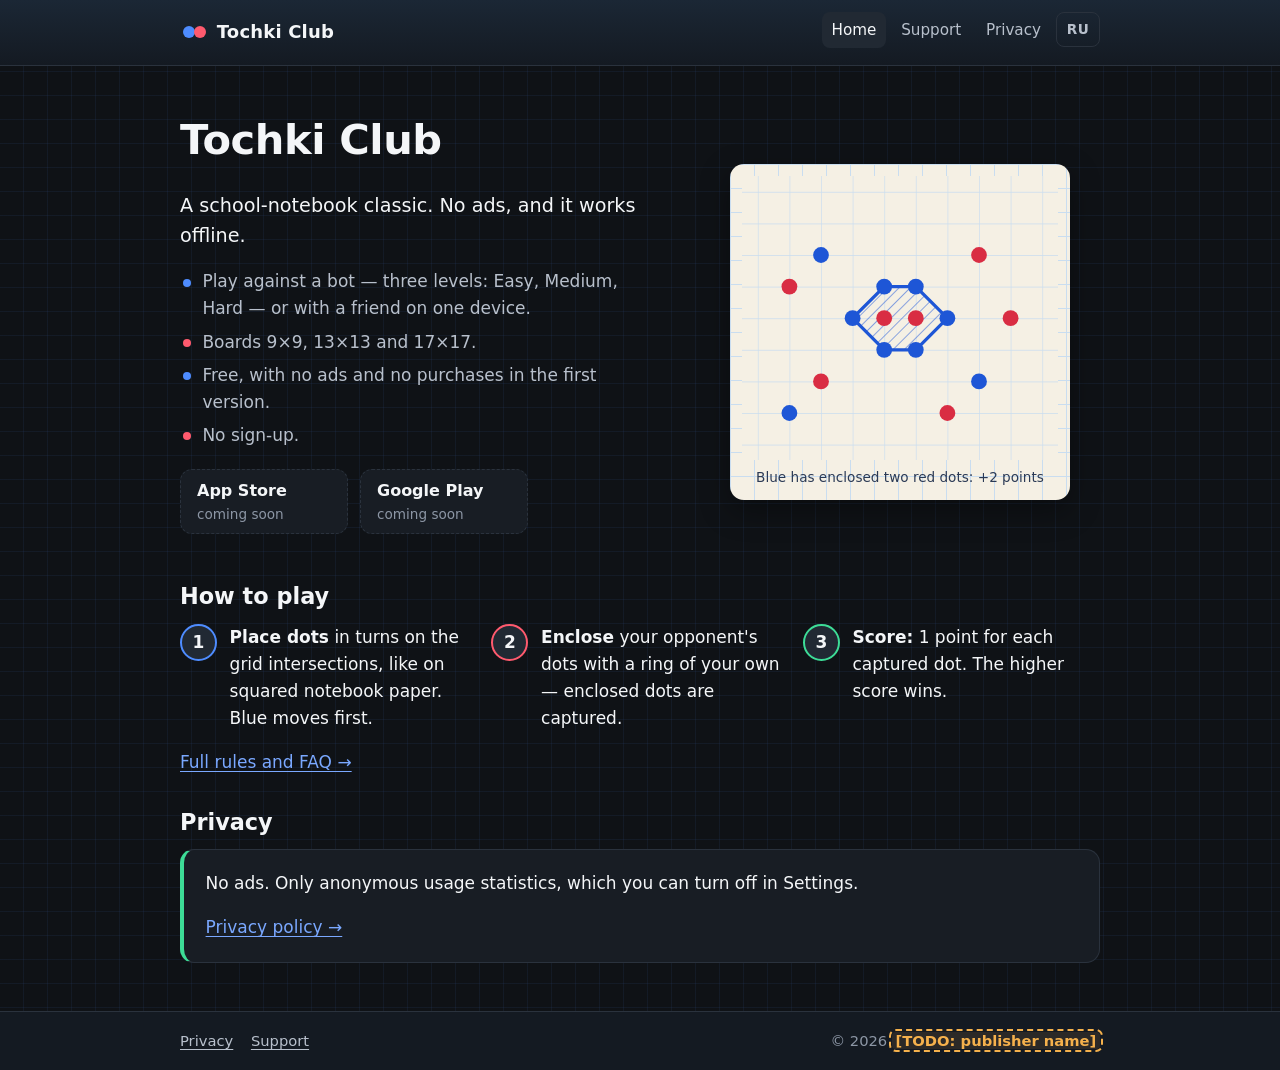
==== en/index.html @ cad2c862 "Tochki Club static site" ====
<!doctype html>
<!--
  Placeholders in this file (search for "TODO"):
  - 2026 — year in the footer copyright
  - [TODO: publisher name] — publisher name in the footer
  Store badges are non-clickable placeholders ("coming soon") until the apps are published.
-->
<html lang="en">
<head>
  <meta charset="utf-8">
  <meta name="viewport" content="width=device-width, initial-scale=1">
  <title>Tochki Club — the dots game from the school notebook</title>
  <meta name="description" content="Tochki Club is the classic dots game from the squared school notebook. Play a bot or a friend on one device. No ads, no sign-up, works offline.">
  <meta name="theme-color" content="#0F1216">
  <link rel="canonical" href="https://tochki.app/en/">
  <link rel="alternate" hreflang="ru" href="https://tochki.app/">
  <link rel="alternate" hreflang="en" href="https://tochki.app/en/">
  <link rel="alternate" hreflang="x-default" href="https://tochki.app/">
  <meta property="og:type" content="website">
  <meta property="og:title" content="Tochki Club — the dots game from the school notebook">
  <meta property="og:description" content="A school-notebook classic. No ads, and it works offline.">
  <meta property="og:url" content="https://tochki.app/en/">
  <meta property="og:image" content="https://tochki.app/assets/icon.png">
  <meta property="og:locale" content="en_US">
  <link rel="icon" href="/favicon.svg" type="image/svg+xml">
  <link rel="apple-touch-icon" href="/assets/icon.png">
  <link rel="stylesheet" href="/assets/style.css">
</head>
<body>
  <a class="skip-link" href="#main">Skip to content</a>
  <header class="site-header">
    <div class="wrap">
      <a class="brand" href="/en/" aria-label="Tochki Club — home">
        <svg viewBox="0 0 28 28" aria-hidden="true"><circle cx="9" cy="14" r="6" fill="#4E8CFF"/><circle cx="20" cy="14" r="6" fill="#FF5A6E"/></svg>
        <span>Tochki Club</span>
      </a>
      <nav aria-label="Main menu">
        <ul class="nav">
          <li><a href="/en/" aria-current="page">Home</a></li>
          <li><a href="/en/support">Support</a></li>
          <li><a href="/en/privacy">Privacy</a></li>
          <li class="lang"><a href="/" hreflang="ru" lang="ru" aria-label="Русская версия">RU</a></li>
        </ul>
      </nav>
    </div>
  </header>

  <main id="main">
    <div class="wrap">
      <section class="hero" aria-labelledby="title">
        <div>
          <h1 id="title">Tochki Club</h1>
          <p class="pitch">A school-notebook classic. No ads, and it works offline.</p>
          <ul class="facts">
            <li>Play against a bot — three levels: Easy, Medium, Hard — or with a friend on one device.</li>
            <li>Boards 9×9, 13×13 and 17×17.</li>
            <li>Free, with no ads and no purchases in the first version.</li>
            <li>No sign-up.</li>
          </ul>
          <div class="badges">
            <span class="badge" role="img" aria-disabled="true" aria-label="App Store — coming soon">
              <span class="store">App Store</span><span class="soon">coming soon</span>
            </span>
            <span class="badge" role="img" aria-disabled="true" aria-label="Google Play — coming soon">
              <span class="store">Google Play</span><span class="soon">coming soon</span>
            </span>
          </div>
        </div>
        <figure class="paper">
          <svg viewBox="0 0 240 216" role="img" aria-labelledby="board-title">
            <title id="board-title">Squared paper with blue and red dots; a blue ring encloses two red dots</title>
            <defs>
              <pattern id="cells" width="24" height="24" patternUnits="userSpaceOnUse" x="12" y="12">
                <path d="M24 0H0V24" fill="none" stroke="#C9DDF0" stroke-width="1"/>
              </pattern>
              <pattern id="hatch" width="6" height="6" patternUnits="userSpaceOnUse" patternTransform="rotate(45)">
                <line x1="0" y1="0" x2="0" y2="6" stroke="#1E56D6" stroke-width="1.4" stroke-opacity="0.55"/>
              </pattern>
            </defs>
            <rect width="240" height="216" fill="#F5F0E4"/>
            <rect width="240" height="216" fill="url(#cells)"/>
            <polygon points="84,108 108,84 132,84 156,108 132,132 108,132" fill="url(#hatch)" stroke="#1E56D6" stroke-width="2.5" stroke-linejoin="round"/>
            <g fill="#D92D43">
              <circle cx="108" cy="108" r="6"/>
              <circle cx="132" cy="108" r="6"/>
              <circle cx="180" cy="60" r="6"/>
              <circle cx="204" cy="108" r="6"/>
              <circle cx="60" cy="156" r="6"/>
              <circle cx="156" cy="180" r="6"/>
              <circle cx="36" cy="84" r="6"/>
            </g>
            <g fill="#1E56D6">
              <circle cx="84" cy="108" r="6"/>
              <circle cx="108" cy="84" r="6"/>
              <circle cx="132" cy="84" r="6"/>
              <circle cx="156" cy="108" r="6"/>
              <circle cx="132" cy="132" r="6"/>
              <circle cx="108" cy="132" r="6"/>
              <circle cx="60" cy="60" r="6"/>
              <circle cx="180" cy="156" r="6"/>
              <circle cx="36" cy="180" r="6"/>
            </g>
          </svg>
          <figcaption>Blue has enclosed two red dots: +2 points</figcaption>
        </figure>
      </section>

      <section aria-labelledby="howto">
        <h2 id="howto">How to play</h2>
        <ol class="steps">
          <li><strong>Place dots</strong> in turns on the grid intersections, like on squared notebook paper. Blue moves first.</li>
          <li><strong>Enclose</strong> your opponent's dots with a ring of your own — enclosed dots are captured.</li>
          <li><strong>Score:</strong> 1 point for each captured dot. The higher score wins.</li>
        </ol>
        <p><a href="/en/support">Full rules and FAQ →</a></p>
      </section>

      <section aria-labelledby="privacy-note">
        <h2 id="privacy-note">Privacy</h2>
        <div class="panel notice">
          <p>No ads. Only anonymous usage statistics, which you can turn off in Settings.</p>
          <p class="last"><a href="/en/privacy">Privacy policy →</a></p>
        </div>
      </section>
    </div>
  </main>

  <footer class="site-footer">
    <div class="wrap">
      <ul>
        <li><a href="/en/privacy">Privacy</a></li>
        <li><a href="/en/support">Support</a></li>
      </ul>
      <p>© 2026 <span class="todo">[TODO: publisher name]</span></p>
    </div>
  </footer>
</body>
</html>
---- assets/style.css ----
/* Tochki Club — shared styles. No external requests. */

:root {
  --bg: #0F1216;
  --surface: #181D24;
  --surface-elevated: #212933;
  --border: #2A323D;
  --text: #F4F6F8;
  --text-secondary: #B8C0CC;
  --text-muted: #8C96A5;
  --accent: #4E8CFF;
  --accent-text: #7AA8FF;
  --p1: #4E8CFF;
  --p2: #FF5A6E;
  --success: #3DDC97;
  --warning: #F5B14C;
  --header-from: #1B2735;
  --header-to: #141A22;
  --card-from: #26364F;
  --card-to: #1B2735;
  --paper: #F5F0E4;
  --paper-line: #C9DDF0;
  --paper-ink: #2B3A55;
  --pen-blue: #1E56D6;
  --pen-red: #D92D43;
  --grid: 24px;
  --radius: 14px;
  --maxw: 60rem;
  --font: system-ui, -apple-system, "Segoe UI", Roboto, "Helvetica Neue", Arial, "Noto Sans", sans-serif;
}

*, *::before, *::after { box-sizing: border-box; }

html { -webkit-text-size-adjust: 100%; text-size-adjust: 100%; }

body {
  margin: 0;
  min-height: 100vh;
  display: flex;
  flex-direction: column;
  font-family: var(--font);
  font-size: 1.0625rem;
  line-height: 1.6;
  color: var(--text);
  background-color: var(--bg);
  /* School-notebook squared paper, faint blue lines */
  background-image:
    linear-gradient(rgba(78, 140, 255, 0.07) 1px, transparent 1px),
    linear-gradient(90deg, rgba(78, 140, 255, 0.07) 1px, transparent 1px);
  background-size: var(--grid) var(--grid);
  background-position: -1px -1px;
}

a { color: var(--accent-text); text-underline-offset: 0.18em; }
a:hover { color: var(--text); }
a:focus-visible, .nav a:focus-visible {
  outline: 2px solid var(--accent-text);
  outline-offset: 3px;
  border-radius: 6px;
}

.skip-link {
  position: absolute;
  left: 0.5rem;
  top: -3rem;
  padding: 0.5rem 0.9rem;
  background: var(--surface-elevated);
  color: var(--text);
  border-radius: 8px;
  z-index: 10;
}
.skip-link:focus { top: 0.5rem; }

.wrap {
  width: 100%;
  max-width: var(--maxw);
  margin: 0 auto;
  padding: 0 1.25rem;
}

/* Header */
.site-header {
  background: linear-gradient(180deg, var(--header-from), var(--header-to));
  border-bottom: 1px solid var(--border);
}
.site-header .wrap {
  display: flex;
  flex-wrap: wrap;
  align-items: center;
  justify-content: space-between;
  gap: 0.5rem 1rem;
  padding-top: 0.75rem;
  padding-bottom: 0.75rem;
}
.brand {
  display: inline-flex;
  align-items: center;
  gap: 0.55rem;
  color: var(--text);
  text-decoration: none;
  font-weight: 700;
  font-size: 1.125rem;
  letter-spacing: 0.01em;
}
.brand svg { width: 28px; height: 28px; flex: none; }
.nav {
  display: flex;
  flex-wrap: wrap;
  align-items: center;
  gap: 0.25rem 0.35rem;
  margin: 0;
  padding: 0;
  list-style: none;
  font-size: 0.95rem;
}
.nav a {
  display: inline-block;
  padding: 0.35rem 0.6rem;
  color: var(--text-secondary);
  text-decoration: none;
  border-radius: 8px;
}
.nav a:hover { color: var(--text); background: var(--surface-elevated); }
.nav a[aria-current="page"] { color: var(--text); background: var(--surface-elevated); }
.nav .lang a {
  border: 1px solid var(--border);
  font-weight: 600;
  font-size: 0.85rem;
  letter-spacing: 0.04em;
}

main { flex: 1; padding: 2rem 0 3rem; }

h1, h2, h3 { line-height: 1.25; margin: 0 0 0.6em; }
h1 { font-size: 2.1rem; letter-spacing: -0.01em; }
h2 { font-size: 1.4rem; margin-top: 2rem; }
h3 { font-size: 1.1rem; margin-top: 1.4rem; }
p, ul, ol { margin: 0 0 1em; }
ul, ol { padding-left: 1.3em; }
li { margin-bottom: 0.35em; }
strong { color: var(--text); }
.muted { color: var(--text-muted); }
.secondary { color: var(--text-secondary); }

/* Cards */
.card {
  background: linear-gradient(160deg, var(--card-from), var(--card-to));
  border: 1px solid var(--border);
  border-radius: var(--radius);
  padding: 1.25rem 1.35rem;
}
.panel {
  background: var(--surface);
  border: 1px solid var(--border);
  border-radius: var(--radius);
  padding: 1.25rem 1.35rem;
}

/* Hero */
.hero {
  display: grid;
  gap: 1.75rem;
  align-items: center;
}
.hero .pitch {
  font-size: 1.2rem;
  color: var(--text);
  margin-bottom: 1rem;
}
.facts { list-style: none; padding: 0; margin: 0 0 1.25rem; }
.facts li {
  position: relative;
  padding-left: 1.4rem;
  color: var(--text-secondary);
}
.facts li::before {
  content: "";
  position: absolute;
  left: 0.2rem;
  top: 0.62em;
  width: 0.5rem;
  height: 0.5rem;
  border-radius: 50%;
  background: var(--p1);
}
.facts li:nth-child(even)::before { background: var(--p2); }

/* Notebook paper card */
.paper {
  background-color: var(--paper);
  background-image:
    linear-gradient(var(--paper-line) 1px, transparent 1px),
    linear-gradient(90deg, var(--paper-line) 1px, transparent 1px);
  background-size: var(--grid) var(--grid);
  color: var(--paper-ink);
  border-radius: var(--radius);
  padding: 0.75rem;
  box-shadow: 0 10px 30px rgba(0, 0, 0, 0.35);
  max-width: 340px;
  width: 100%;
  justify-self: center;
}
.paper svg { display: block; width: 100%; height: auto; }
.paper figcaption {
  font-size: 0.85rem;
  color: var(--paper-ink);
  text-align: center;
  margin-top: 0.4rem;
}

/* Store badges (disabled placeholders) */
.badges { display: flex; flex-wrap: wrap; gap: 0.75rem; margin: 0 0 1rem; }
.badge {
  display: inline-flex;
  flex-direction: column;
  justify-content: center;
  min-width: 10.5rem;
  padding: 0.5rem 1rem;
  border: 1px dashed var(--border);
  border-radius: 12px;
  background: var(--surface);
  color: var(--text-secondary);
  cursor: not-allowed;
  user-select: none;
}
.badge .store { font-weight: 700; color: var(--text); font-size: 1rem; }
.badge .soon { font-size: 0.85rem; color: var(--text-muted); }

/* Steps */
.steps {
  list-style: none;
  padding: 0;
  margin: 0 0 1rem;
  display: grid;
  gap: 0.9rem;
  counter-reset: step;
}
.steps li {
  counter-increment: step;
  margin: 0;
  position: relative;
  padding-left: 3.1rem;
  min-height: 2.3rem;
}
.steps li::before {
  content: counter(step);
  position: absolute;
  left: 0;
  top: 0;
  width: 2.3rem;
  height: 2.3rem;
  border-radius: 50%;
  display: grid;
  place-items: center;
  font-weight: 700;
  background: var(--surface-elevated);
  border: 2px solid var(--p1);
  color: var(--text);
}
.steps li:nth-child(2)::before { border-color: var(--p2); }
.steps li:nth-child(3)::before { border-color: var(--success); }

.notice {
  border-left: 4px solid var(--success);
}
.panel > .last, .card > .last { margin-bottom: 0; }

/* FAQ */
.faq { display: grid; gap: 0.75rem; }
.faq details {
  background: var(--surface);
  border: 1px solid var(--border);
  border-radius: 12px;
  padding: 0 1.1rem;
}
.faq summary {
  cursor: pointer;
  padding: 0.9rem 0;
  font-weight: 600;
  color: var(--text);
  list-style-position: outside;
}
.faq summary:focus-visible { outline: 2px solid var(--accent-text); outline-offset: 2px; border-radius: 6px; }
.faq details[open] summary { border-bottom: 1px solid var(--border); margin-bottom: 0.8rem; }
.faq details > *:not(summary) { color: var(--text-secondary); }
.faq details > *:last-child { margin-bottom: 1rem; }

/* Long-form documents */
.doc { max-width: 46rem; }
.doc p, .doc li { color: var(--text-secondary); }
.doc h2 { border-top: 1px solid var(--border); padding-top: 1.25rem; }
.doc table { width: 100%; border-collapse: collapse; margin: 0 0 1rem; font-size: 0.95rem; }
.doc th, .doc td { text-align: left; vertical-align: top; padding: 0.5rem 0.6rem; border-bottom: 1px solid var(--border); }
.doc th { color: var(--text); font-weight: 600; }
.doc td { color: var(--text-secondary); }
.doc code, code {
  font-family: ui-monospace, SFMono-Regular, Menlo, Consolas, monospace;
  font-size: 0.9em;
  background: var(--surface-elevated);
  padding: 0.05em 0.35em;
  border-radius: 5px;
  color: var(--text);
}
.meta { color: var(--text-muted); font-size: 0.95rem; }

/* TODO placeholders — impossible to miss */
.todo {
  display: inline;
  color: var(--warning);
  background: rgba(245, 177, 76, 0.1);
  outline: 2px dashed var(--warning);
  outline-offset: 1px;
  border-radius: 4px;
  padding: 0 0.25em;
  font-weight: 600;
}

/* Footer */
.site-footer {
  border-top: 1px solid var(--border);
  background: var(--header-to);
  color: var(--text-muted);
  font-size: 0.92rem;
}
.site-footer .wrap {
  display: flex;
  flex-wrap: wrap;
  justify-content: space-between;
  gap: 0.5rem 1.5rem;
  padding-top: 1.1rem;
  padding-bottom: 1.1rem;
}
.site-footer ul { list-style: none; padding: 0; margin: 0; display: flex; flex-wrap: wrap; gap: 0.25rem 1.1rem; }
.site-footer li { margin: 0; }
.site-footer a { color: var(--text-secondary); }
.site-footer a:hover { color: var(--text); }
.site-footer p { margin: 0; }

/* 404 */
.notfound { text-align: center; padding-top: 2rem; }
.notfound .big { font-size: 4rem; font-weight: 800; letter-spacing: 0.05em; margin: 0; }
.notfound .big .r { color: var(--p2); }
.notfound .big .b { color: var(--p1); }

@media (min-width: 760px) {
  h1 { font-size: 2.6rem; }
  main { padding-top: 3rem; }
  .hero { grid-template-columns: 1.2fr 1fr; gap: 2.5rem; }
  .steps { grid-template-columns: repeat(3, 1fr); }
}

@media (prefers-reduced-motion: no-preference) {
  .nav a, a { transition: color 0.15s, background-color 0.15s; }
}

@media print {
  body { background: #fff; color: #000; }
  .site-header, .site-footer, .badges { display: none; }
  .doc p, .doc li, .faq details > * { color: #000; }
}

/* Long Russian words in headings must not overflow on narrow phones. */
h1, h2, h3 { overflow-wrap: anywhere; hyphens: auto; }
@media (max-width: 420px) { h1 { font-size: 1.7rem; } }
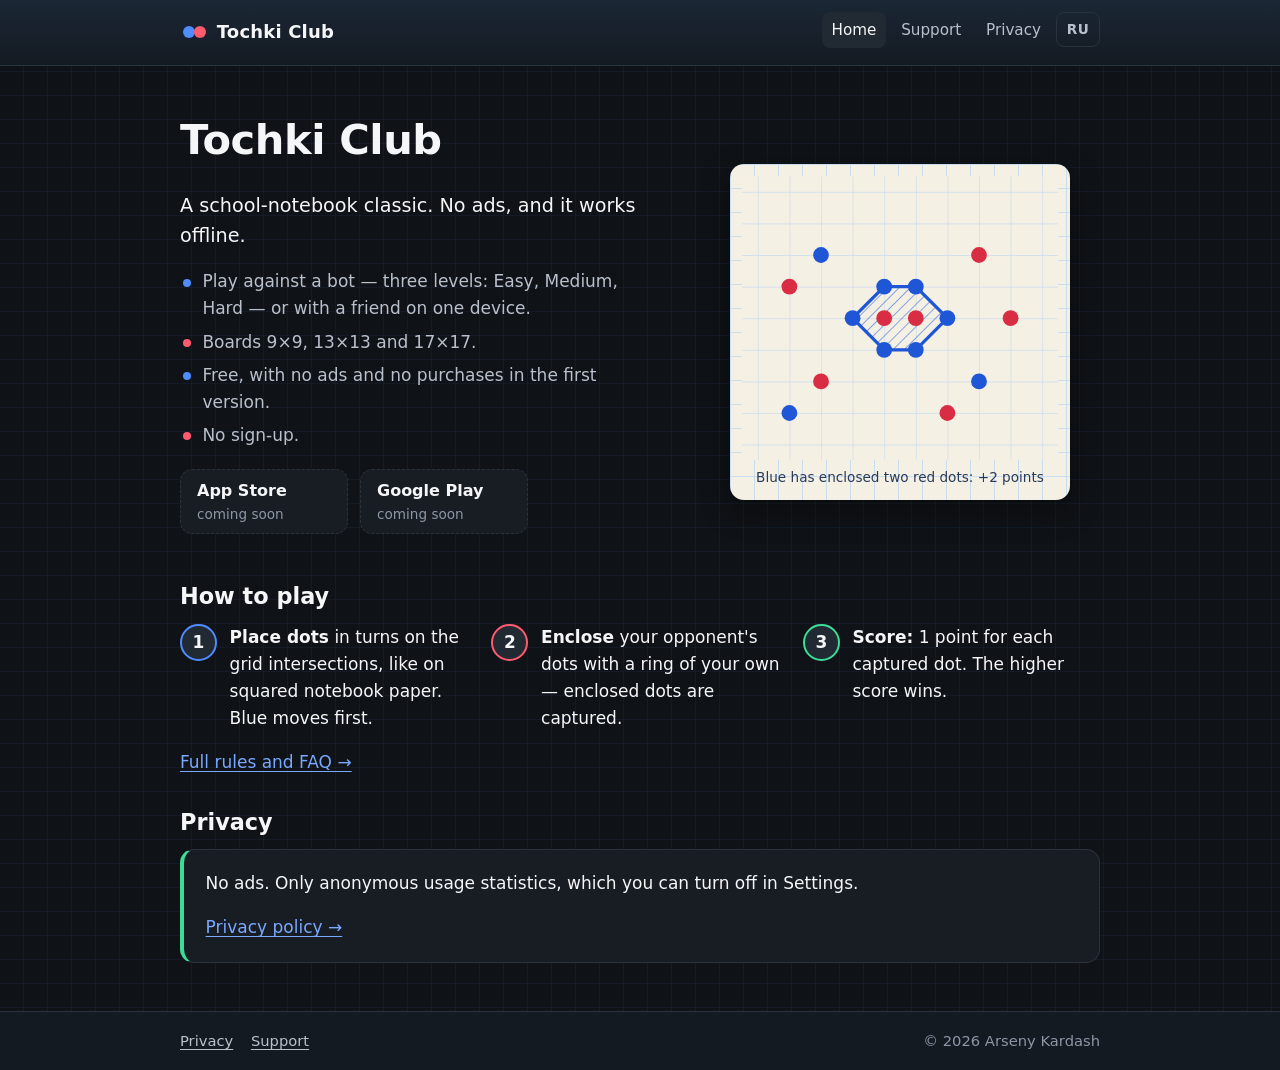
==== commit bb0b8d96: "Publisher Arseny Kardash (Latvia), effective date, PostHog retention wording; remove placeholder sty" ====
--- a/en/index.html
+++ b/en/index.html
@@ -1,10 +1,4 @@
 <!doctype html>
-<!--
-  Placeholders in this file (search for "TODO"):
-  - 2026 — year in the footer copyright
-  - [TODO: publisher name] — publisher name in the footer
-  Store badges are non-clickable placeholders ("coming soon") until the apps are published.
--->
 <html lang="en">
 <head>
   <meta charset="utf-8">
@@ -131,7 +125,7 @@
         <li><a href="/en/privacy">Privacy</a></li>
         <li><a href="/en/support">Support</a></li>
       </ul>
-      <p>© 2026 <span class="todo">[TODO: publisher name]</span></p>
+      <p>© 2026 Arseny Kardash</p>
     </div>
   </footer>
 </body>
--- a/assets/style.css
+++ b/assets/style.css
@@ -303,18 +303,6 @@
 }
 .meta { color: var(--text-muted); font-size: 0.95rem; }
 
-/* TODO placeholders — impossible to miss */
-.todo {
-  display: inline;
-  color: var(--warning);
-  background: rgba(245, 177, 76, 0.1);
-  outline: 2px dashed var(--warning);
-  outline-offset: 1px;
-  border-radius: 4px;
-  padding: 0 0.25em;
-  font-weight: 600;
-}
-
 /* Footer */
 .site-footer {
   border-top: 1px solid var(--border);
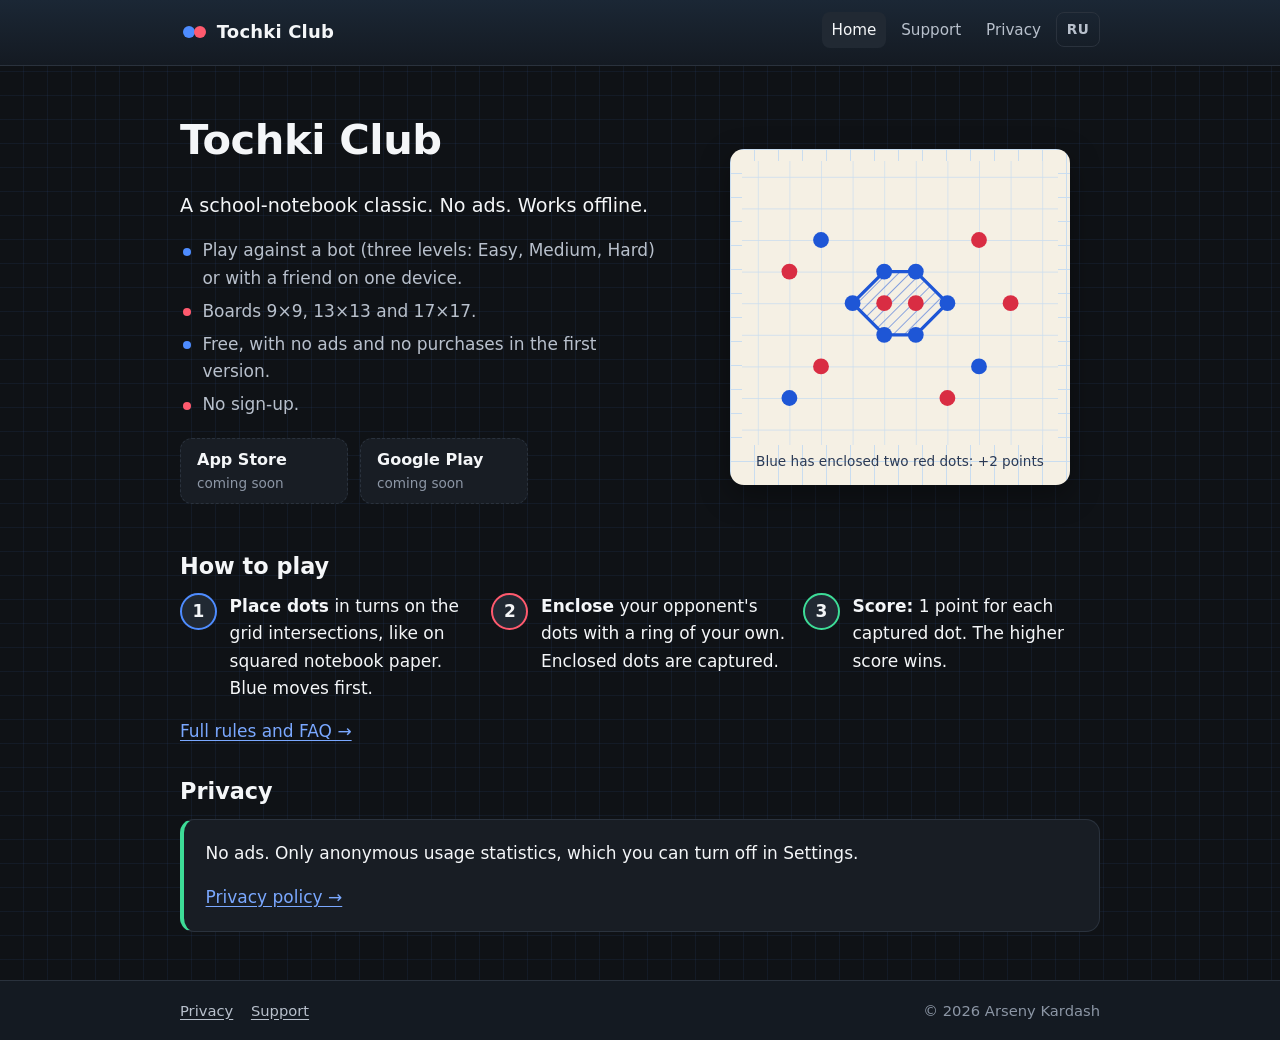
==== commit 4e06c0d7: "Remove em dashes and EN commas before 'and' from site copy" ====
--- a/en/index.html
+++ b/en/index.html
@@ -3,7 +3,7 @@
 <head>
   <meta charset="utf-8">
   <meta name="viewport" content="width=device-width, initial-scale=1">
-  <title>Tochki Club — the dots game from the school notebook</title>
+  <title>Tochki Club | the dots game from the school notebook</title>
   <meta name="description" content="Tochki Club is the classic dots game from the squared school notebook. Play a bot or a friend on one device. No ads, no sign-up, works offline.">
   <meta name="theme-color" content="#0F1216">
   <link rel="canonical" href="https://tochki.app/en/">
@@ -11,8 +11,8 @@
   <link rel="alternate" hreflang="en" href="https://tochki.app/en/">
   <link rel="alternate" hreflang="x-default" href="https://tochki.app/">
   <meta property="og:type" content="website">
-  <meta property="og:title" content="Tochki Club — the dots game from the school notebook">
-  <meta property="og:description" content="A school-notebook classic. No ads, and it works offline.">
+  <meta property="og:title" content="Tochki Club | the dots game from the school notebook">
+  <meta property="og:description" content="A school-notebook classic. No ads. Works offline.">
   <meta property="og:url" content="https://tochki.app/en/">
   <meta property="og:image" content="https://tochki.app/assets/icon.png">
   <meta property="og:locale" content="en_US">
@@ -24,7 +24,7 @@
   <a class="skip-link" href="#main">Skip to content</a>
   <header class="site-header">
     <div class="wrap">
-      <a class="brand" href="/en/" aria-label="Tochki Club — home">
+      <a class="brand" href="/en/" aria-label="Tochki Club, home">
         <svg viewBox="0 0 28 28" aria-hidden="true"><circle cx="9" cy="14" r="6" fill="#4E8CFF"/><circle cx="20" cy="14" r="6" fill="#FF5A6E"/></svg>
         <span>Tochki Club</span>
       </a>
@@ -44,18 +44,18 @@
       <section class="hero" aria-labelledby="title">
         <div>
           <h1 id="title">Tochki Club</h1>
-          <p class="pitch">A school-notebook classic. No ads, and it works offline.</p>
+          <p class="pitch">A school-notebook classic. No ads. Works offline.</p>
           <ul class="facts">
-            <li>Play against a bot — three levels: Easy, Medium, Hard — or with a friend on one device.</li>
+            <li>Play against a bot (three levels: Easy, Medium, Hard) or with a friend on one device.</li>
             <li>Boards 9×9, 13×13 and 17×17.</li>
             <li>Free, with no ads and no purchases in the first version.</li>
             <li>No sign-up.</li>
           </ul>
           <div class="badges">
-            <span class="badge" role="img" aria-disabled="true" aria-label="App Store — coming soon">
+            <span class="badge" role="img" aria-disabled="true" aria-label="App Store: coming soon">
               <span class="store">App Store</span><span class="soon">coming soon</span>
             </span>
-            <span class="badge" role="img" aria-disabled="true" aria-label="Google Play — coming soon">
+            <span class="badge" role="img" aria-disabled="true" aria-label="Google Play: coming soon">
               <span class="store">Google Play</span><span class="soon">coming soon</span>
             </span>
           </div>
@@ -103,7 +103,7 @@
         <h2 id="howto">How to play</h2>
         <ol class="steps">
           <li><strong>Place dots</strong> in turns on the grid intersections, like on squared notebook paper. Blue moves first.</li>
-          <li><strong>Enclose</strong> your opponent's dots with a ring of your own — enclosed dots are captured.</li>
+          <li><strong>Enclose</strong> your opponent's dots with a ring of your own. Enclosed dots are captured.</li>
           <li><strong>Score:</strong> 1 point for each captured dot. The higher score wins.</li>
         </ol>
         <p><a href="/en/support">Full rules and FAQ →</a></p>
--- a/assets/style.css
+++ b/assets/style.css
@@ -1,4 +1,4 @@
-/* Tochki Club — shared styles. No external requests. */
+/* Tochki Club: shared styles. No external requests. */
 
 :root {
   --bg: #0F1216;
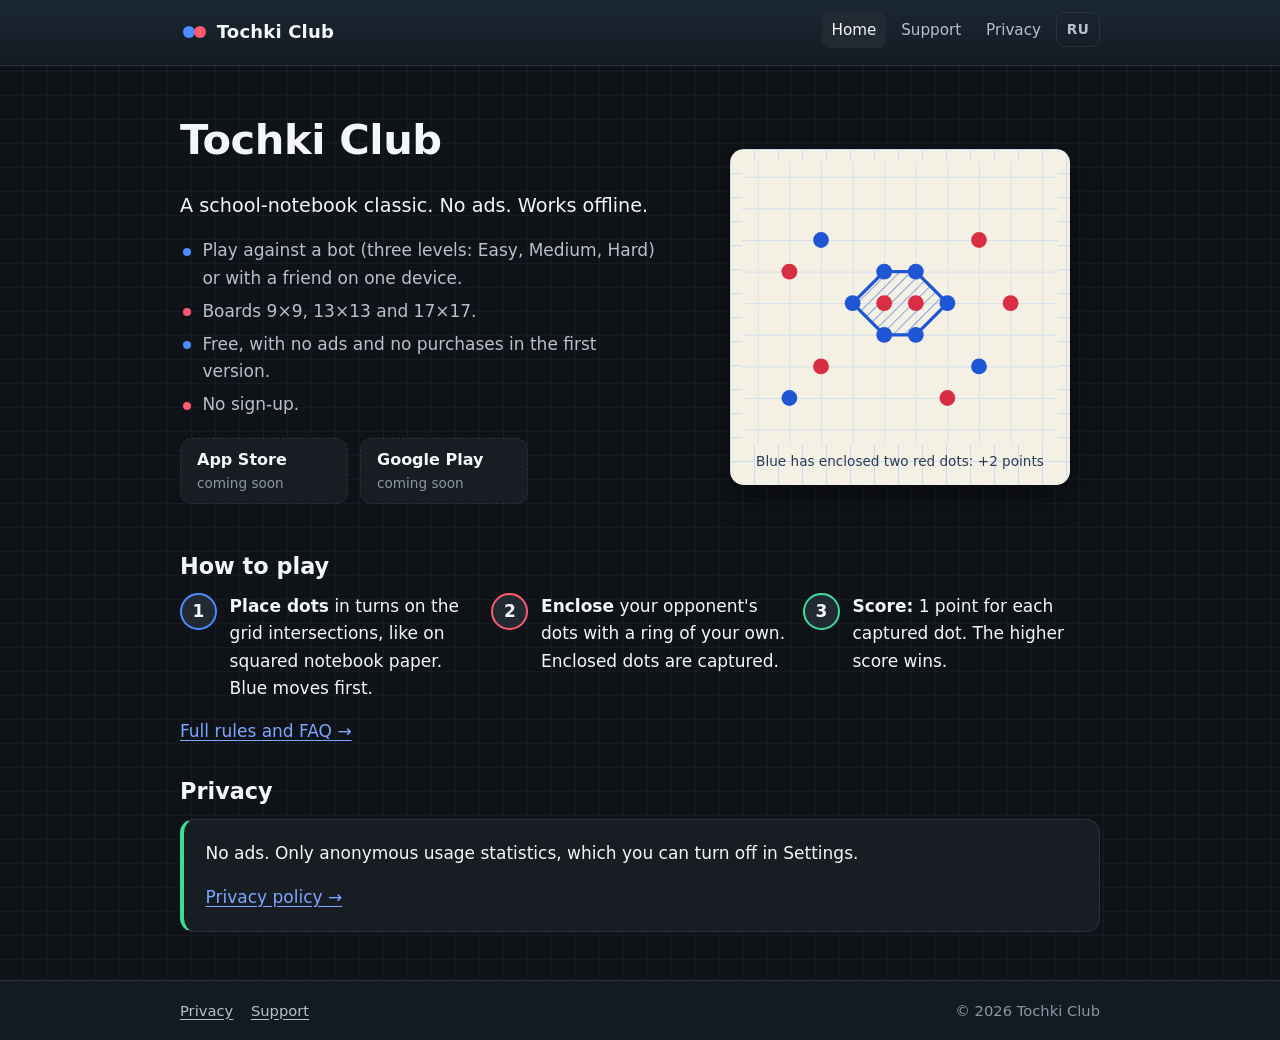
==== commit 3402a1c6: "Remove personal name from site" ====
--- a/en/index.html
+++ b/en/index.html
@@ -125,7 +125,7 @@
         <li><a href="/en/privacy">Privacy</a></li>
         <li><a href="/en/support">Support</a></li>
       </ul>
-      <p>© 2026 Arseny Kardash</p>
+      <p>© 2026 Tochki Club</p>
     </div>
   </footer>
 </body>
